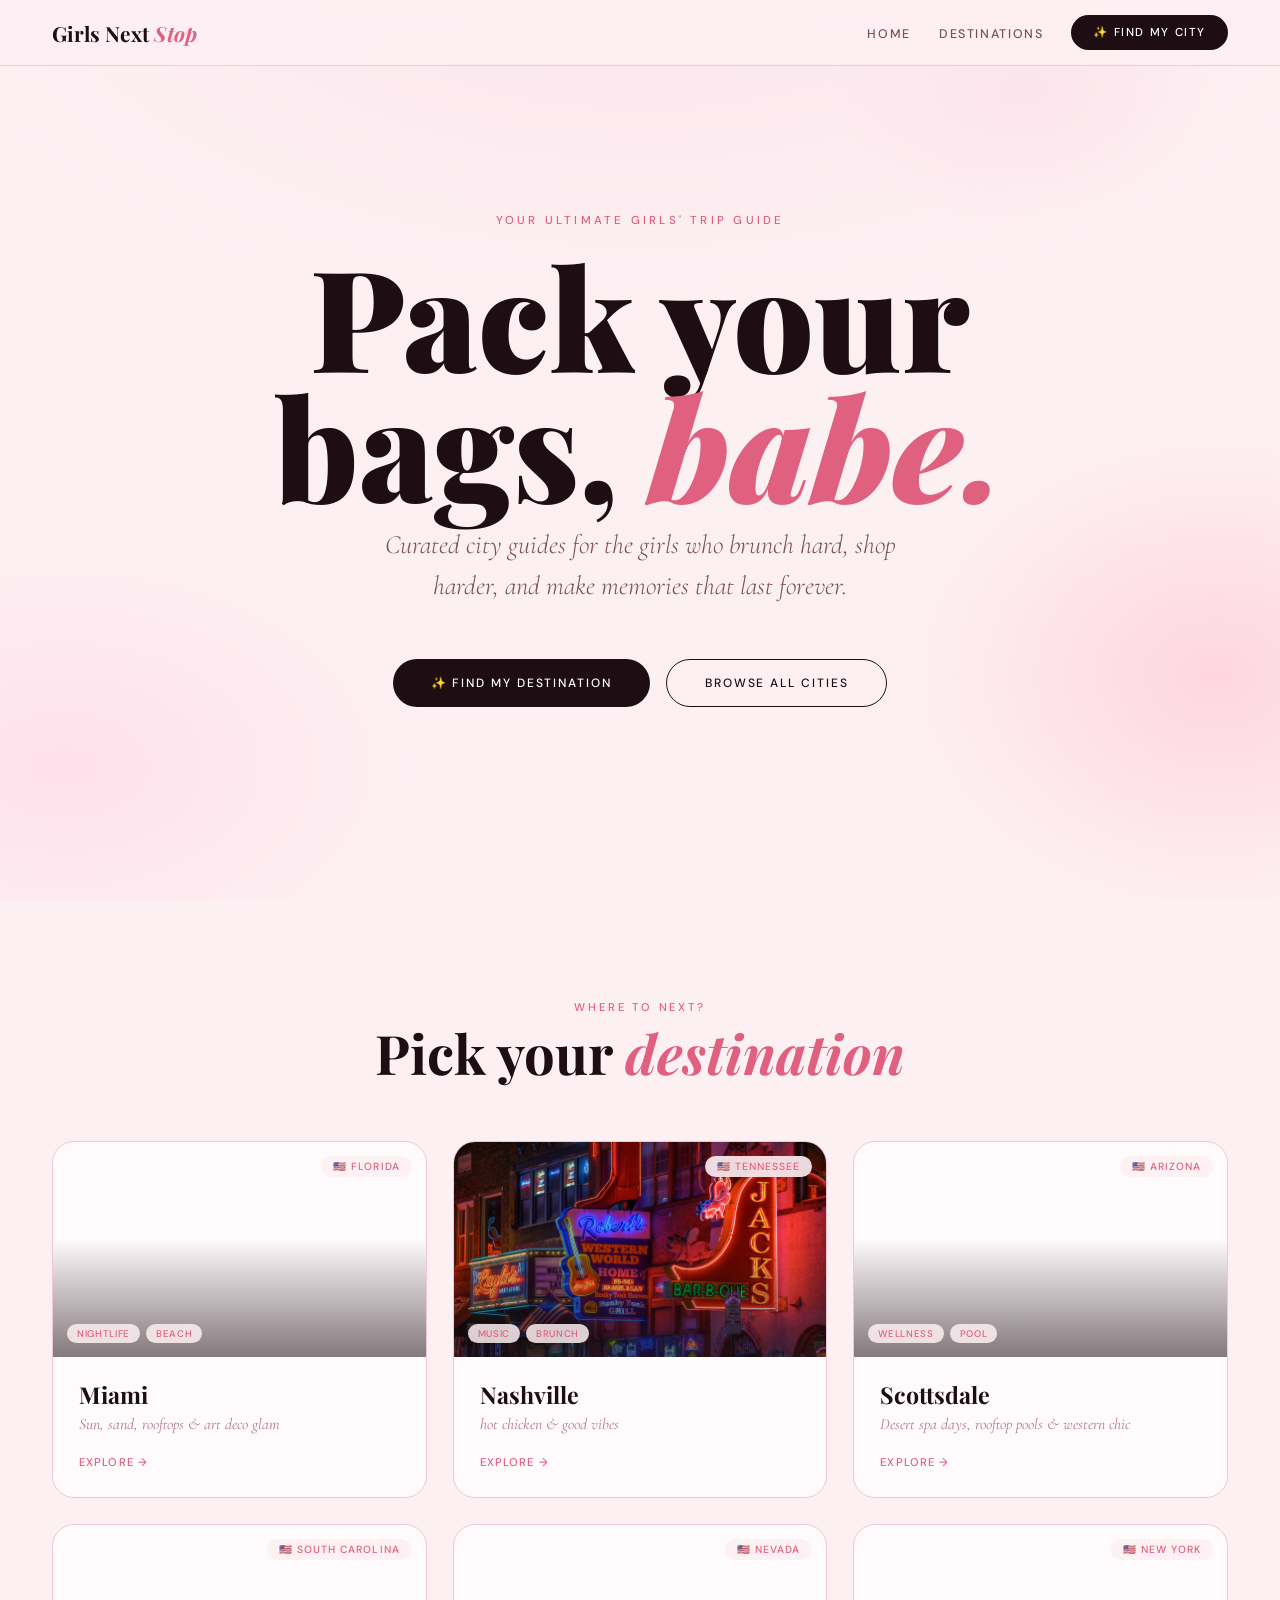
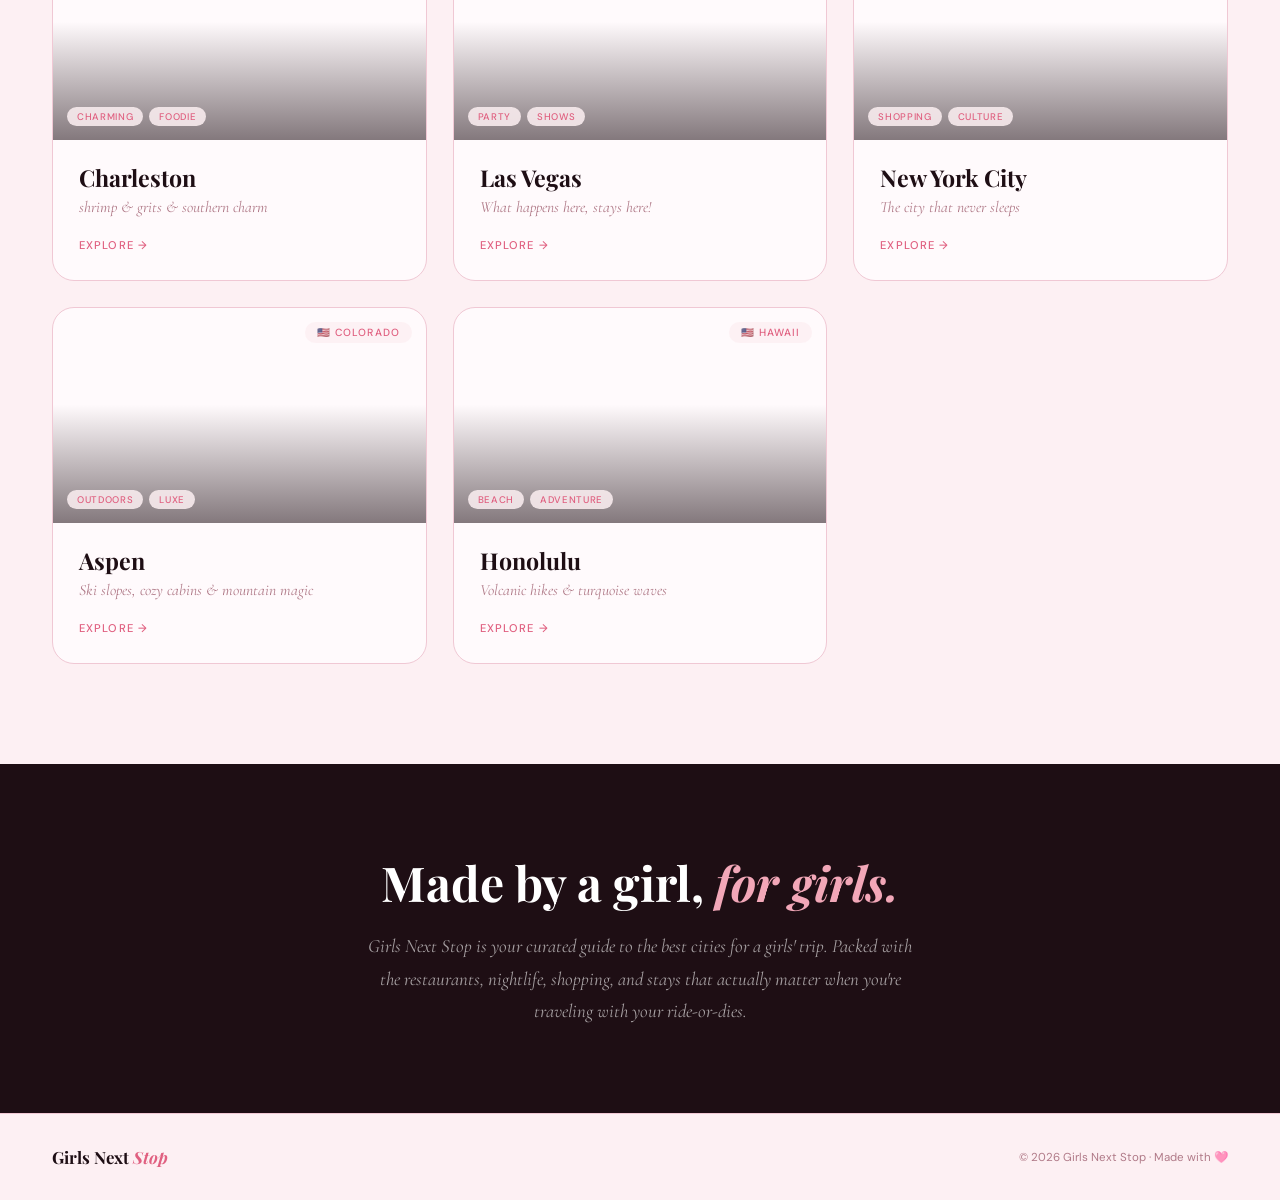
==== index.html @ f1b0493c "Initial commit" ====
<!DOCTYPE html>
<html lang="en">
<head>
  <meta charset="UTF-8" />
  <meta name="viewport" content="width=device-width, initial-scale=1.0" />
  <title>Girls Next Stop</title>
  <link href="https://fonts.googleapis.com/css2?family=Playfair+Display:ital,wght@0,400;0,700;0,900;1,400;1,700&family=DM+Sans:ital,wght@0,300;0,400;0,500;1,300&family=Cormorant+Garamond:ital,wght@0,300;1,300;1,400&display=swap" rel="stylesheet" />
  <link rel="stylesheet" href="css/styles.css" />
</head>
<body>

  <!-- ── NAV ── -->
  <nav>
    <div class="nav-logo" onclick="window.location.href='index.html'">
      Girls Next <span>Stop</span>
    </div>
    <ul class="nav-links">
      <li><a href="index.html">Home</a></li>
      <li><a href="#cities">Destinations</a></li>
      <li><button class="nav-quiz-btn" onclick="openQuiz()">✨ Find My City</button></li>
    </ul>
  </nav>

  <!-- ── HERO ── -->
  <section class="hero">
    <div class="hero-bg"></div>
    <p class="hero-eyebrow">Your ultimate girls' trip guide</p>
    <h1 class="hero-title">Pack your<br>bags, <em>babe.</em></h1>
    <p class="hero-sub">
      Curated city guides for the girls who brunch hard,
      shop harder, and make memories that last forever.
    </p>
    <div class="hero-btns">
      <button class="btn-primary" onclick="openQuiz()">✨ Find My Destination</button>
      <a href="#cities" class="btn-outline">Browse All Cities</a>
    </div>
  </section>

  <!-- ── CITIES GRID ── -->
  <section class="cities-section" id="cities">
    <div class="sec-header">
      <span class="sec-tag">Where to next?</span>
      <h2 class="sec-title">Pick your <em>destination</em></h2>
    </div>

    <div class="cities-grid">

      <!-- Miami -->
      <a class="city-card" href="cities/miami.html">
        <div class="city-img">
          <div class="city-img-inner" style="background-image:url('https://images.unsplash.com/photo-1506966953602-c20cc11f75e3?w=800&q=80')"></div>
          <div class="city-img-overlay"></div>
          <span class="city-flag">🇺🇸 Florida</span>
          <div class="city-vibe"><span>Nightlife</span><span>Beach</span></div>
        </div>
        <div class="city-body">
          <div class="city-name">Miami</div>
          <div class="city-tagline">Sun, sand, rooftops & art deco glam</div>
          <span class="city-arrow">Explore →</span>
        </div>
      </a>

      <!-- Nashville -->
<a class="city-card" href="cities/nashville.html">
  <div class="city-img">
    <div class="city-img-inner" style="background-image:url('images/nashville.jpg')"></div>
    <div class="city-img-overlay"></div>
    <span class="city-flag">🇺🇸 Tennessee</span>
    <div class="city-vibe"><span>Music</span><span>Brunch</span></div>
  </div>
  <div class="city-body">
    <div class="city-name">Nashville</div>
    <div class="city-tagline"> hot chicken & good vibes</div>
    <span class="city-arrow">Explore →</span>
  </div>
</a>

      <!-- Scottsdale -->
      <a class="city-card" href="cities/scottsdale.html">
        <div class="city-img">
          <div class="city-img-inner" style="background-image:url('images/scottsdale.jpeg')"></div>
          <div class="city-img-overlay"></div>
          <span class="city-flag">🇺🇸 Arizona</span>
          <div class="city-vibe"><span>Wellness</span><span>Pool</span></div>
        </div>
        <div class="city-body">
          <div class="city-name">Scottsdale</div>
          <div class="city-tagline">Desert spa days, rooftop pools & western chic</div>
          <span class="city-arrow">Explore →</span>
        </div>
      </a>

      <!-- Charleston -->
      <a class="city-card" href="cities/charleston.html">
        <div class="city-img">
          <div class="city-img-inner" style="background-image:url('images/charleston.jpeg')"></div>
          <div class="city-img-overlay"></div>
          <span class="city-flag">🇺🇸 South Carolina</span>
          <div class="city-vibe"><span>Charming</span><span>Foodie</span></div>
        </div>
        <div class="city-body">
          <div class="city-name">Charleston</div>
          <div class="city-tagline"> shrimp & grits & southern charm</div>
          <span class="city-arrow">Explore →</span>
        </div>
      </a>

      <!-- Las Vegas -->
      <a class="city-card" href="cities/lasvegas.html">
        <div class="city-img">
          <div class="city-img-inner" style="background-image:url('https://images.unsplash.com/photo-1581351721010-8cf859cb14a4?w=800&q=80')"></div>
          <div class="city-img-overlay"></div>
          <span class="city-flag">🇺🇸 Nevada</span>
          <div class="city-vibe"><span>Party</span><span>Shows</span></div>
        </div>
        <div class="city-body">
          <div class="city-name">Las Vegas</div>
          <div class="city-tagline">What happens here, stays here!</div>
          <span class="city-arrow">Explore →</span>
        </div>
      </a>

      <!-- New York City -->
      <a class="city-card" href="cities/nyc.html">
        <div class="city-img">
          <div class="city-img-inner" style="background-image:url('https://images.unsplash.com/photo-1496442226666-8d4d0e62e6e9?w=800&q=80')"></div>
          <div class="city-img-overlay"></div>
          <span class="city-flag">🇺🇸 New York</span>
          <div class="city-vibe"><span>Shopping</span><span>Culture</span></div>
        </div>
        <div class="city-body">
          <div class="city-name">New York City</div>
          <div class="city-tagline">The city that never sleeps</div>
          <span class="city-arrow">Explore →</span>
        </div>
      </a>

      <!-- Aspen -->
      <a class="city-card" href="cities/aspen.html">
        <div class="city-img">
          <div class="city-img-inner" style="background-image:url('https://images.unsplash.com/photo-1551524559-8af4e6624178?w=800&q=80')"></div>
          <div class="city-img-overlay"></div>
          <span class="city-flag">🇺🇸 Colorado</span>
          <div class="city-vibe"><span>Outdoors</span><span>Luxe</span></div>
        </div>
        <div class="city-body">
          <div class="city-name">Aspen</div>
          <div class="city-tagline">Ski slopes, cozy cabins & mountain magic</div>
          <span class="city-arrow">Explore →</span>
        </div>
      </a>

      <!-- Honolulu -->
      <a class="city-card" href="cities/honolulu.html">
        <div class="city-img">
          <div class="city-img-inner" style="background-image:url('https://images.unsplash.com/photo-1507525428034-b723cf961d3e?w=800&q=80')"></div>
          <div class="city-img-overlay"></div>
          <span class="city-flag">🇺🇸 Hawaii</span>
          <div class="city-vibe"><span>Beach</span><span>Adventure</span></div>
        </div>
        <div class="city-body">
          <div class="city-name">Honolulu</div>
          <div class="city-tagline">Volcanic hikes & turquoise waves</div>
          <span class="city-arrow">Explore →</span>
        </div>
      </a>

    </div>
  </section>

  <!-- ── ABOUT STRIP ── -->
  <div class="about-strip" id="about">
    <h2 class="about-title">Made by a girl, <em>for girls.</em></h2>
    <p class="about-text">
      Girls Next Stop is your curated guide to the best cities for a girls' trip.
      Packed with the restaurants, nightlife, shopping, and stays that actually matter
      when you're traveling with your ride-or-dies.
    </p>
  </div>

  <!-- ── FOOTER ── -->
  <footer>
    <div class="foot-logo">Girls Next <span>Stop</span></div>
    <div class="foot-copy">© 2026 Girls Next Stop · Made with 🩷</div>
  </footer>

  <!-- ── QUIZ MODAL ── -->
  <div class="quiz-overlay" id="quizOverlay" onclick="handleOverlayClick(event)">
    <div class="quiz-modal" id="quizModal">
      <div class="quiz-modal-top">
        <button class="quiz-close" onclick="closeQuiz()">✕</button>
        <div class="quiz-icon">✈️</div>
        <div class="quiz-modal-title">Find Your <em>Dream Trip</em></div>
        <div class="quiz-modal-sub">Answer 5 quick questions and we'll match you with the perfect destination.</div>
      </div>
      <div class="quiz-progress-bar">
        <div class="quiz-progress-fill" id="quizProgress" style="width:0%"></div>
      </div>
      <div class="quiz-body" id="quizBody"></div>
      <div class="quiz-result" id="quizResult">
        <div class="result-city-img" id="resultImg"></div>
        <div class="result-match">Your perfect match ✨</div>
        <div class="result-city-name" id="resultName"></div>
        <div class="result-desc" id="resultDesc"></div>
        <div class="result-btns">
          <button class="result-retake" onclick="retakeQuiz()">Retake Quiz</button>
          <button class="result-go" id="resultGoBtn">Explore This City →</button>
        </div>
      </div>
    </div>
  </div>

  <script src="js/quiz.js"></script>

</body>
</html>
---- css/styles.css ----
/* ══════════════════════════════════════════
   GIRLS NEXT STOP — styles.css
   ══════════════════════════════════════════ */

/* ── CSS VARIABLES ── */
:root {
  --pink: #f2a7b8;
  --pink-light: #fce4ec;
  --pink-deep: #e06080;
  --blush: #fdf0f3;
  --rose: #ffd6e0;
  --white: #ffffff;
  --dark: #1e0e14;
  --text-mid: #7a4f5a;
  --text-light: #b07a88;
  --border: #f0c8d4;
  --card-bg: #fffafc;
}

/* ── RESET & BASE ── */
* {
  margin: 0;
  padding: 0;
  box-sizing: border-box;
}

html {
  scroll-behavior: smooth;
}

body {
  font-family: 'DM Sans', sans-serif;
  background: var(--blush);
  color: var(--dark);
  overflow-x: hidden;
}

/* ── SCROLLBAR ── */
::-webkit-scrollbar { width: 6px; }
::-webkit-scrollbar-track { background: var(--pink-light); }
::-webkit-scrollbar-thumb { background: var(--pink-deep); border-radius: 10px; }

/* ══════════════════════════════════════════
   NAV
   ══════════════════════════════════════════ */
nav {
  position: fixed;
  top: 0; left: 0; right: 0;
  z-index: 200;
  background: rgba(253, 240, 243, 0.88);
  backdrop-filter: blur(16px);
  border-bottom: 1px solid var(--border);
  display: flex;
  align-items: center;
  justify-content: space-between;
  padding: 0 52px;
  height: 66px;
}

.nav-logo {
  font-family: 'Playfair Display', serif;
  font-size: 1.3rem;
  font-weight: 700;
  color: var(--dark);
  cursor: pointer;
  letter-spacing: 0.01em;
}

.nav-logo span {
  color: var(--pink-deep);
  font-style: italic;
}

.nav-links {
  display: flex;
  gap: 28px;
  list-style: none;
  align-items: center;
}

.nav-links a {
  text-decoration: none;
  font-size: 0.78rem;
  font-weight: 500;
  letter-spacing: 0.13em;
  text-transform: uppercase;
  color: var(--text-mid);
  transition: color 0.2s;
}

.nav-links a:hover {
  color: var(--pink-deep);
}

.nav-quiz-btn {
  background: var(--dark);
  color: var(--white);
  border: none;
  cursor: pointer;
  font-family: 'DM Sans', sans-serif;
  font-size: 0.72rem;
  font-weight: 500;
  letter-spacing: 0.14em;
  text-transform: uppercase;
  padding: 10px 22px;
  border-radius: 100px;
  transition: background 0.2s, transform 0.2s;
}

.nav-quiz-btn:hover {
  background: var(--pink-deep);
  transform: translateY(-1px);
}

/* ══════════════════════════════════════════
   HERO
   ══════════════════════════════════════════ */
.hero {
  min-height: 100vh;
  display: flex;
  flex-direction: column;
  align-items: center;
  justify-content: center;
  text-align: center;
  padding: 100px 24px 80px;
  position: relative;
  overflow: hidden;
}

.hero-bg {
  position: absolute;
  inset: 0;
  pointer-events: none;
  background:
    radial-gradient(ellipse 90% 70% at 50% -10%, #fce4ec 0%, transparent 65%),
    radial-gradient(ellipse 50% 45% at 5% 85%,  #ffe0eb 0%, transparent 55%),
    radial-gradient(ellipse 45% 50% at 95% 75%, #ffd6e0 0%, transparent 55%),
    radial-gradient(ellipse 30% 30% at 80% 10%, #fce4ec 0%, transparent 50%);
}

.hero-eyebrow {
  font-size: 0.72rem;
  letter-spacing: 0.28em;
  text-transform: uppercase;
  color: var(--pink-deep);
  font-weight: 500;
  margin-bottom: 22px;
  opacity: 0;
  animation: fadeUp 0.9s ease forwards 0.2s;
}

.hero-title {
  font-family: 'Playfair Display', serif;
  font-size: clamp(3.8rem, 11vw, 9rem);
  font-weight: 900;
  line-height: 0.92;
  color: var(--dark);
  margin-bottom: 16px;
  opacity: 0;
  animation: fadeUp 0.9s ease forwards 0.4s;
}

.hero-title em {
  font-style: italic;
  color: var(--pink-deep);
}

.hero-sub {
  font-family: 'Cormorant Garamond', serif;
  font-size: clamp(1.1rem, 2.5vw, 1.65rem);
  font-style: italic;
  font-weight: 300;
  color: var(--text-mid);
  max-width: 540px;
  margin-bottom: 52px;
  line-height: 1.55;
  opacity: 0;
  animation: fadeUp 0.9s ease forwards 0.6s;
}

.hero-btns {
  display: flex;
  gap: 16px;
  justify-content: center;
  flex-wrap: wrap;
  opacity: 0;
  animation: fadeUp 0.9s ease forwards 0.8s;
}

.hero-scroll {
  position: absolute;
  bottom: 36px;
  left: 50%;
  transform: translateX(-50%);
  display: flex;
  flex-direction: column;
  align-items: center;
  gap: 8px;
  opacity: 0;
  animation: fadeUp 0.9s ease forwards 1.1s;
}

.hero-scroll span {
  font-size: 0.65rem;
  letter-spacing: 0.22em;
  text-transform: uppercase;
  color: var(--text-light);
}

.scroll-bar {
  width: 1px;
  height: 44px;
  background: linear-gradient(to bottom, var(--pink-deep), transparent);
  animation: pulse 2s ease-in-out infinite;
}

/* ══════════════════════════════════════════
   BUTTONS
   ══════════════════════════════════════════ */
.btn-primary {
  display: inline-block;
  background: var(--dark);
  color: var(--white);
  text-decoration: none;
  font-family: 'DM Sans', sans-serif;
  font-size: 0.75rem;
  font-weight: 500;
  letter-spacing: 0.16em;
  text-transform: uppercase;
  padding: 16px 38px;
  border-radius: 100px;
  border: none;
  cursor: pointer;
  transition: background 0.2s, transform 0.2s;
}

.btn-primary:hover {
  background: var(--pink-deep);
  transform: translateY(-2px);
}

.btn-outline {
  display: inline-block;
  background: transparent;
  color: var(--dark);
  text-decoration: none;
  font-family: 'DM Sans', sans-serif;
  font-size: 0.75rem;
  font-weight: 500;
  letter-spacing: 0.16em;
  text-transform: uppercase;
  padding: 15px 38px;
  border-radius: 100px;
  border: 1.5px solid var(--dark);
  cursor: pointer;
  transition: all 0.2s;
}

.btn-outline:hover {
  background: var(--dark);
  color: var(--white);
  transform: translateY(-2px);
}

/* ══════════════════════════════════════════
   SECTION HEADERS
   ══════════════════════════════════════════ */
.sec-tag {
  font-size: 0.7rem;
  letter-spacing: 0.25em;
  text-transform: uppercase;
  color: var(--pink-deep);
  font-weight: 500;
  display: block;
  margin-bottom: 10px;
}

.sec-title {
  font-family: 'Playfair Display', serif;
  font-size: clamp(2rem, 5vw, 3.4rem);
  font-weight: 700;
  color: var(--dark);
  line-height: 1.05;
}

.sec-title em {
  font-style: italic;
  color: var(--pink-deep);
}

.sec-header {
  text-align: center;
  margin-bottom: 60px;
}

/* ══════════════════════════════════════════
   CITIES GRID
   ══════════════════════════════════════════ */
.cities-section {
  padding: 100px 52px;
  max-width: 1380px;
  margin: 0 auto;
}

.cities-grid {
  display: grid;
  grid-template-columns: repeat(auto-fill, minmax(310px, 1fr));
  gap: 26px;
}

.city-card {
  background: var(--card-bg);
  border-radius: 22px;
  overflow: hidden;
  border: 1px solid var(--border);
  transition: transform 0.35s ease, box-shadow 0.35s ease;
  cursor: pointer;
  display: block;
  text-decoration: none;
  color: inherit;
}

.city-card:hover {
  transform: translateY(-7px);
  box-shadow: 0 28px 65px rgba(224, 96, 128, 0.16);
}

.city-img {
  height: 215px;
  position: relative;
  overflow: hidden;
}

.city-img-inner {
  width: 100%;
  height: 100%;
  background-size: cover;
  background-position: center;
  transition: transform 0.55s ease;
}

.city-card:hover .city-img-inner {
  transform: scale(1.07);
}

.city-img-overlay {
  position: absolute;
  inset: 0;
  background: linear-gradient(to top, rgba(30, 14, 20, 0.55) 0%, transparent 55%);
}

.city-flag {
  position: absolute;
  top: 14px;
  right: 14px;
  background: rgba(253, 240, 243, 0.9);
  backdrop-filter: blur(8px);
  border-radius: 100px;
  padding: 4px 12px;
  font-size: 0.65rem;
  font-weight: 500;
  letter-spacing: 0.1em;
  text-transform: uppercase;
  color: var(--pink-deep);
}

.city-vibe {
  position: absolute;
  bottom: 14px;
  left: 14px;
  display: flex;
  gap: 6px;
  flex-wrap: wrap;
}

.city-vibe span {
  background: rgba(253, 240, 243, 0.85);
  backdrop-filter: blur(6px);
  color: var(--pink-deep);
  font-size: 0.6rem;
  font-weight: 500;
  letter-spacing: 0.07em;
  text-transform: uppercase;
  padding: 3px 10px;
  border-radius: 100px;
}

.city-body {
  padding: 22px 26px 26px;
}

.city-name {
  font-family: 'Playfair Display', serif;
  font-size: 1.45rem;
  font-weight: 700;
  color: var(--dark);
  margin-bottom: 5px;
}

.city-tagline {
  font-family: 'Cormorant Garamond', serif;
  font-size: 0.98rem;
  font-style: italic;
  color: var(--text-light);
  margin-bottom: 16px;
}

.city-arrow {
  display: inline-flex;
  align-items: center;
  gap: 6px;
  font-size: 0.7rem;
  font-weight: 500;
  letter-spacing: 0.1em;
  text-transform: uppercase;
  color: var(--pink-deep);
}

/* ══════════════════════════════════════════
   ABOUT STRIP
   ══════════════════════════════════════════ */
.about-strip {
  background: var(--dark);
  color: var(--white);
  padding: 86px 52px;
  text-align: center;
}

.about-title {
  font-family: 'Playfair Display', serif;
  font-size: clamp(1.8rem, 4.5vw, 3rem);
  font-weight: 700;
  margin-bottom: 16px;
}

.about-title em {
  font-style: italic;
  color: var(--pink);
}

.about-text {
  font-family: 'Cormorant Garamond', serif;
  font-size: 1.18rem;
  font-style: italic;
  color: rgba(255, 255, 255, 0.6);
  max-width: 560px;
  margin: 0 auto;
  line-height: 1.72;
}

/* ══════════════════════════════════════════
   FOOTER
   ══════════════════════════════════════════ */
footer {
  background: var(--blush);
  border-top: 1px solid var(--border);
  padding: 32px 52px;
  display: flex;
  align-items: center;
  justify-content: space-between;
}

.foot-logo {
  font-family: 'Playfair Display', serif;
  font-size: 1.05rem;
  font-weight: 700;
  color: var(--dark);
}

.foot-logo span {
  color: var(--pink-deep);
  font-style: italic;
}

.foot-copy {
  font-size: 0.72rem;
  color: var(--text-light);
}

/* ══════════════════════════════════════════
   QUIZ MODAL
   ══════════════════════════════════════════ */
.quiz-overlay {
  position: fixed;
  inset: 0;
  z-index: 1000;
  background: rgba(30, 14, 20, 0.6);
  backdrop-filter: blur(8px);
  display: flex;
  align-items: center;
  justify-content: center;
  padding: 20px;
  opacity: 0;
  pointer-events: none;
  transition: opacity 0.3s ease;
}

.quiz-overlay.open {
  opacity: 1;
  pointer-events: all;
}

.quiz-modal {
  background: var(--white);
  border-radius: 28px;
  max-width: 620px;
  width: 100%;
  max-height: 90vh;
  overflow-y: auto;
  position: relative;
  box-shadow: 0 40px 100px rgba(30, 14, 20, 0.25);
  transform: translateY(30px) scale(0.96);
  transition: transform 0.3s ease;
}

.quiz-overlay.open .quiz-modal {
  transform: translateY(0) scale(1);
}

.quiz-modal-top {
  padding: 36px 40px 0;
  background: linear-gradient(135deg, #fce4ec 0%, #fff0f4 100%);
  border-radius: 28px 28px 0 0;
  text-align: center;
}

.quiz-close {
  position: absolute;
  top: 20px;
  right: 22px;
  background: none;
  border: none;
  cursor: pointer;
  font-size: 1.4rem;
  color: var(--text-mid);
  transition: color 0.2s;
}

.quiz-close:hover {
  color: var(--pink-deep);
}

.quiz-icon {
  font-size: 2.8rem;
  margin-bottom: 10px;
}

.quiz-modal-title {
  font-family: 'Playfair Display', serif;
  font-size: 1.75rem;
  font-weight: 700;
  color: var(--dark);
  margin-bottom: 6px;
}

.quiz-modal-title em {
  font-style: italic;
  color: var(--pink-deep);
}

.quiz-modal-sub {
  font-family: 'Cormorant Garamond', serif;
  font-size: 1rem;
  font-style: italic;
  color: var(--text-mid);
  padding-bottom: 28px;
}

.quiz-progress-bar {
  height: 3px;
  background: var(--pink-light);
}

.quiz-progress-fill {
  height: 100%;
  background: var(--pink-deep);
  border-radius: 2px;
  transition: width 0.4s ease;
}

.quiz-body {
  padding: 32px 40px 36px;
}

.quiz-q-label {
  font-size: 0.68rem;
  letter-spacing: 0.2em;
  text-transform: uppercase;
  color: var(--text-light);
  font-weight: 500;
  margin-bottom: 10px;
}

.quiz-question {
  font-family: 'Playfair Display', serif;
  font-size: 1.25rem;
  font-weight: 700;
  color: var(--dark);
  margin-bottom: 24px;
  line-height: 1.3;
}

.quiz-options {
  display: flex;
  flex-direction: column;
  gap: 12px;
}

.quiz-option {
  display: flex;
  align-items: center;
  gap: 14px;
  padding: 14px 18px;
  border: 1.5px solid var(--border);
  border-radius: 14px;
  cursor: pointer;
  transition: all 0.2s;
  background: var(--card-bg);
}

.quiz-option:hover {
  border-color: var(--pink-deep);
  background: var(--pink-light);
}

.quiz-option.selected {
  border-color: var(--pink-deep);
  background: var(--pink-light);
}

.quiz-option-emoji {
  font-size: 1.4rem;
  flex-shrink: 0;
}

.quiz-option-text {
  font-size: 0.88rem;
  color: var(--dark);
  font-weight: 400;
  line-height: 1.35;
}

.quiz-nav {
  display: flex;
  justify-content: space-between;
  align-items: center;
  margin-top: 28px;
}

.quiz-back-btn {
  background: none;
  border: 1.5px solid var(--border);
  border-radius: 100px;
  padding: 10px 22px;
  font-family: 'DM Sans', sans-serif;
  font-size: 0.75rem;
  font-weight: 500;
  letter-spacing: 0.1em;
  text-transform: uppercase;
  color: var(--text-mid);
  cursor: pointer;
  transition: all 0.2s;
}

.quiz-back-btn:hover {
  border-color: var(--dark);
  color: var(--dark);
}

.quiz-next-btn {
  background: var(--dark);
  color: var(--white);
  border: none;
  border-radius: 100px;
  padding: 12px 30px;
  font-family: 'DM Sans', sans-serif;
  font-size: 0.75rem;
  font-weight: 500;
  letter-spacing: 0.1em;
  text-transform: uppercase;
  cursor: pointer;
  transition: background 0.2s, transform 0.2s;
  opacity: 0.4;
  pointer-events: none;
}

.quiz-next-btn.ready {
  opacity: 1;
  pointer-events: all;
}

.quiz-next-btn.ready:hover {
  background: var(--pink-deep);
  transform: translateY(-1px);
}

/* ── QUIZ RESULT ── */
.quiz-result {
  padding: 0 40px 40px;
  text-align: center;
  display: none;
}

.result-city-img {
  height: 200px;
  border-radius: 18px;
  background-size: cover;
  background-position: center;
  margin-bottom: 24px;
  position: relative;
  overflow: hidden;
}

.result-city-img::after {
  content: '';
  position: absolute;
  inset: 0;
  background: linear-gradient(to top, rgba(30, 14, 20, 0.5) 0%, transparent 60%);
}

.result-match {
  font-size: 0.7rem;
  letter-spacing: 0.22em;
  text-transform: uppercase;
  color: var(--pink-deep);
  font-weight: 500;
  margin-bottom: 8px;
}

.result-city-name {
  font-family: 'Playfair Display', serif;
  font-size: 2.2rem;
  font-weight: 900;
  color: var(--dark);
  margin-bottom: 8px;
}

.result-city-name em {
  font-style: italic;
  color: var(--pink-deep);
}

.result-desc {
  font-family: 'Cormorant Garamond', serif;
  font-size: 1.05rem;
  font-style: italic;
  color: var(--text-mid);
  margin-bottom: 28px;
  line-height: 1.6;
}

.result-btns {
  display: flex;
  gap: 12px;
  justify-content: center;
  flex-wrap: wrap;
}

.result-retake {
  background: none;
  border: 1.5px solid var(--border);
  border-radius: 100px;
  padding: 11px 24px;
  font-family: 'DM Sans', sans-serif;
  font-size: 0.72rem;
  font-weight: 500;
  letter-spacing: 0.1em;
  text-transform: uppercase;
  color: var(--text-mid);
  cursor: pointer;
  transition: all 0.2s;
}

.result-retake:hover {
  border-color: var(--dark);
  color: var(--dark);
}

.result-go {
  background: var(--dark);
  color: var(--white);
  border: none;
  border-radius: 100px;
  padding: 12px 28px;
  font-family: 'DM Sans', sans-serif;
  font-size: 0.72rem;
  font-weight: 500;
  letter-spacing: 0.1em;
  text-transform: uppercase;
  cursor: pointer;
  transition: background 0.2s;
}

.result-go:hover {
  background: var(--pink-deep);
}

/* ══════════════════════════════════════════
   CITY DETAIL PAGES
   (used by all files in /cities/)
   ══════════════════════════════════════════ */
.city-hero-wrap {
  height: 62vh;
  min-height: 420px;
  position: relative;
  background-size: cover;
  background-position: center;
  display: flex;
  align-items: flex-end;
  padding: 52px;
  margin-top: 66px;
}

.city-hero-grad {
  position: absolute;
  inset: 0;
  background: linear-gradient(
    to top,
    rgba(30, 14, 20, 0.78) 0%,
    rgba(30, 14, 20, 0.08) 55%,
    transparent 100%
  );
}

.city-hero-txt {
  position: relative;
  z-index: 1;
}

.city-hero-country {
  font-size: 0.68rem;
  letter-spacing: 0.24em;
  text-transform: uppercase;
  color: var(--pink);
  font-weight: 500;
  margin-bottom: 8px;
}

.city-hero-name {
  font-family: 'Playfair Display', serif;
  font-size: clamp(2.8rem, 8vw, 6.5rem);
  font-weight: 900;
  color: var(--white);
  line-height: 0.95;
  margin-bottom: 14px;
}

.city-hero-tagline {
  font-family: 'Cormorant Garamond', serif;
  font-size: 1.2rem;
  font-style: italic;
  color: rgba(255, 255, 255, 0.75);
  max-width: 480px;
}

.city-back-bar {
  display: flex;
  align-items: center;
  padding: 20px 52px;
  border-bottom: 1px solid var(--border);
  background: var(--white);
}

.city-back-btn {
  display: inline-flex;
  align-items: center;
  gap: 8px;
  font-size: 0.72rem;
  font-weight: 500;
  letter-spacing: 0.12em;
  text-transform: uppercase;
  color: var(--text-mid);
  cursor: pointer;
  background: none;
  border: none;
  font-family: 'DM Sans', sans-serif;
  transition: color 0.2s;
}

.city-back-btn:hover {
  color: var(--pink-deep);
}

.city-content {
  max-width: 1100px;
  margin: 0 auto;
  padding: 56px 52px 100px;
}

.city-tabs {
  display: flex;
  gap: 8px;
  flex-wrap: wrap;
  margin-bottom: 48px;
  padding-bottom: 22px;
  border-bottom: 1px solid var(--border);
}

.tab-btn {
  background: none;
  border: 1.5px solid var(--border);
  border-radius: 100px;
  padding: 9px 20px;
  font-family: 'DM Sans', sans-serif;
  font-size: 0.72rem;
  font-weight: 500;
  letter-spacing: 0.1em;
  text-transform: uppercase;
  color: var(--text-mid);
  cursor: pointer;
  transition: all 0.22s;
}

.tab-btn:hover,
.tab-btn.active {
  background: var(--dark);
  border-color: var(--dark);
  color: var(--white);
}

.tab-panel {
  display: none;
}

.tab-panel.active {
  display: block;
  animation: fadeUp 0.4s ease;
}

.panel-title {
  font-family: 'Playfair Display', serif;
  font-size: 2rem;
  font-weight: 700;
  color: var(--dark);
  margin-bottom: 30px;
}

.panel-title em {
  font-style: italic;
  color: var(--pink-deep);
}

/* ── PICK CARDS ── */
.picks-grid {
  display: grid;
  grid-template-columns: repeat(auto-fill, minmax(275px, 1fr));
  gap: 18px;
}

.pick {
  background: var(--white);
  border-radius: 18px;
  padding: 22px;
  border: 1px solid var(--border);
  transition: box-shadow 0.22s;
}

.pick:hover {
  box-shadow: 0 14px 42px rgba(224, 96, 128, 0.12);
}

.pick-emoji {
  font-size: 1.7rem;
  margin-bottom: 10px;
}

.pick-name {
  font-family: 'Playfair Display', serif;
  font-size: 1.1rem;
  font-weight: 700;
  color: var(--dark);
  margin-bottom: 5px;
}

.pick-desc {
  font-size: 0.82rem;
  line-height: 1.62;
  color: var(--text-mid);
  margin-bottom: 14px;
}

.pick-foot {
  display: flex;
  align-items: center;
  justify-content: space-between;
}

.pick-price {
  font-size: 0.68rem;
  font-weight: 500;
  letter-spacing: 0.07em;
  text-transform: uppercase;
  color: var(--text-light);
}

.pick-badge {
  background: var(--pink-light);
  color: var(--pink-deep);
  font-size: 0.62rem;
  font-weight: 500;
  letter-spacing: 0.07em;
  text-transform: uppercase;
  padding: 4px 10px;
  border-radius: 100px;
}

/* ══════════════════════════════════════════
   ANIMATIONS
   ══════════════════════════════════════════ */
@keyframes fadeUp {
  from { opacity: 0; transform: translateY(22px); }
  to   { opacity: 1; transform: translateY(0); }
}

@keyframes pulse {
  0%, 100% { opacity: 0.4; }
  50%       { opacity: 1; }
}

/* ══════════════════════════════════════════
   RESPONSIVE
   ══════════════════════════════════════════ */
@media (max-width: 768px) {
  nav { padding: 0 22px; }

  .cities-section { padding: 70px 22px; }

  .city-back-bar { padding: 16px 22px; }
  .city-content  { padding: 40px 22px 80px; }
  .city-hero-wrap { padding: 28px; }

  .quiz-body      { padding: 24px 24px 28px; }
  .quiz-modal-top { padding: 28px 24px 0; }
  .quiz-result    { padding: 0 24px 32px; }

  footer {
    flex-direction: column;
    gap: 8px;
    text-align: center;
  }
}
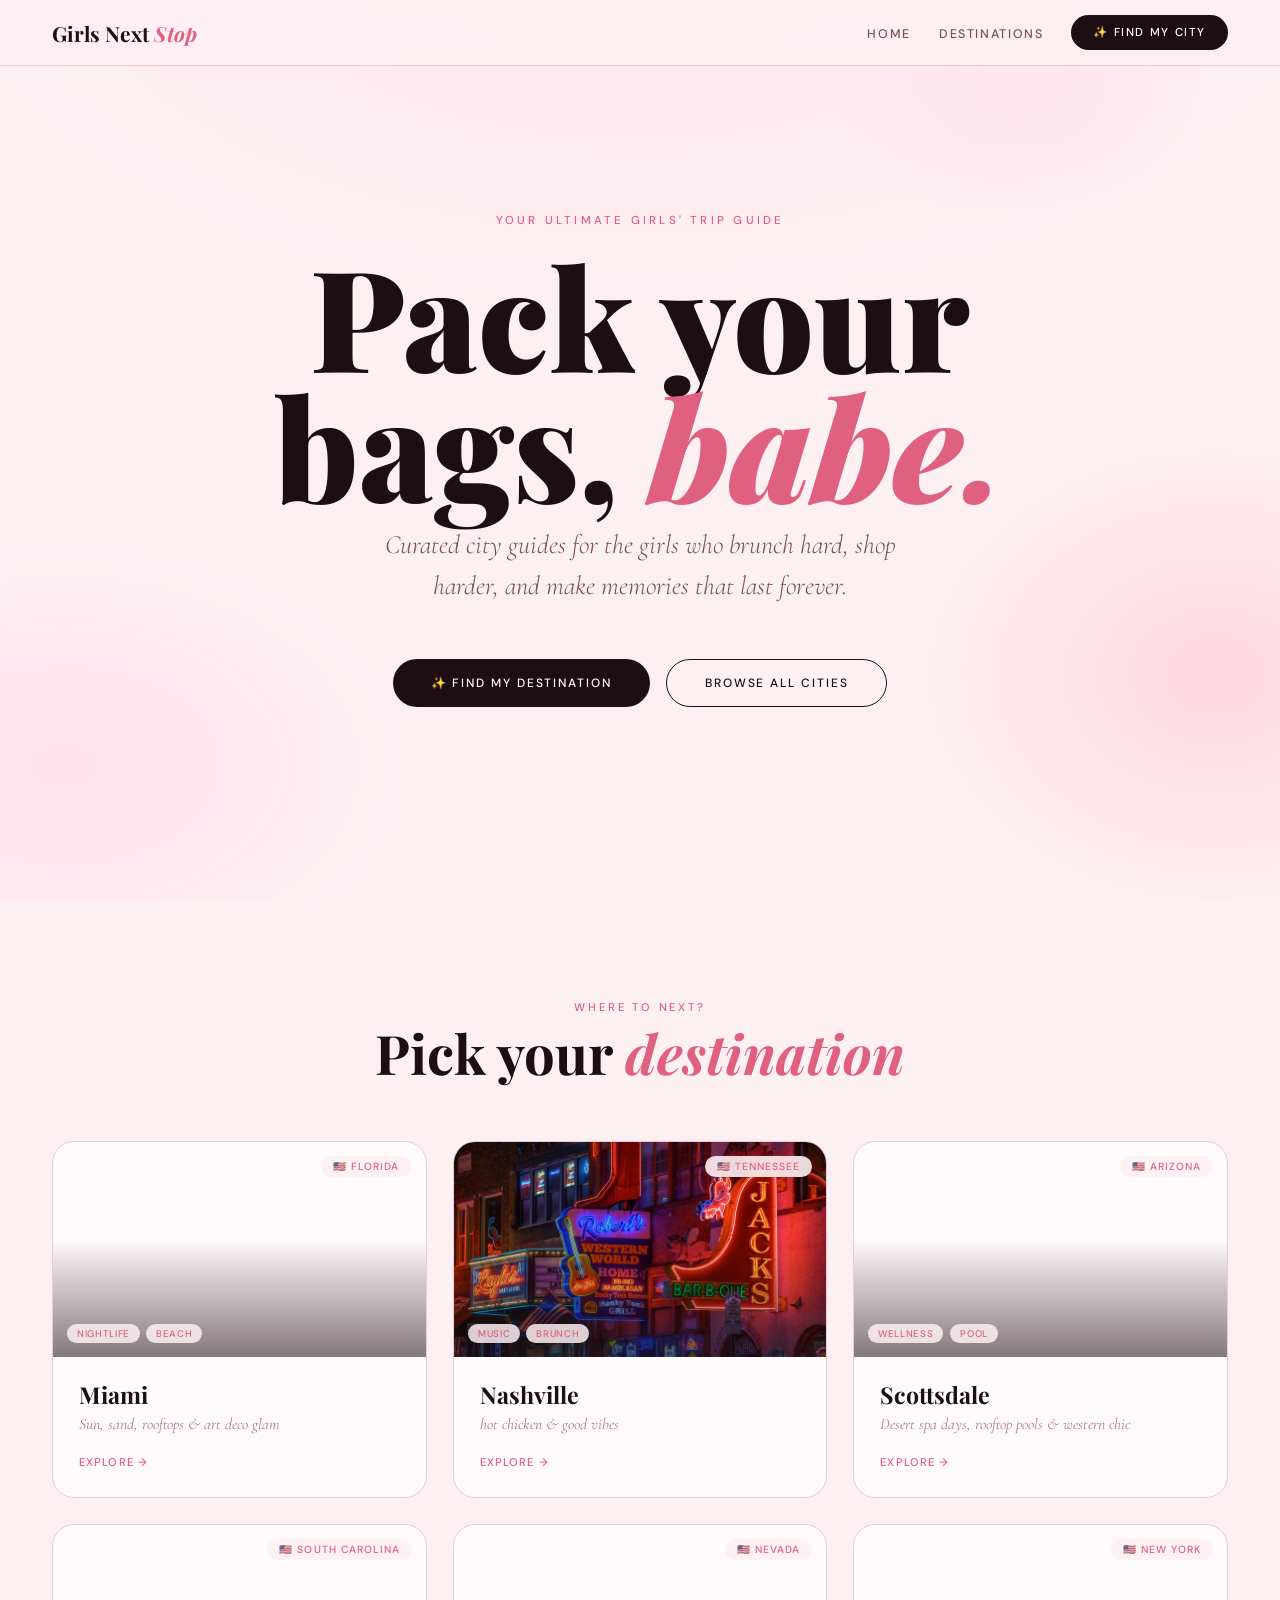
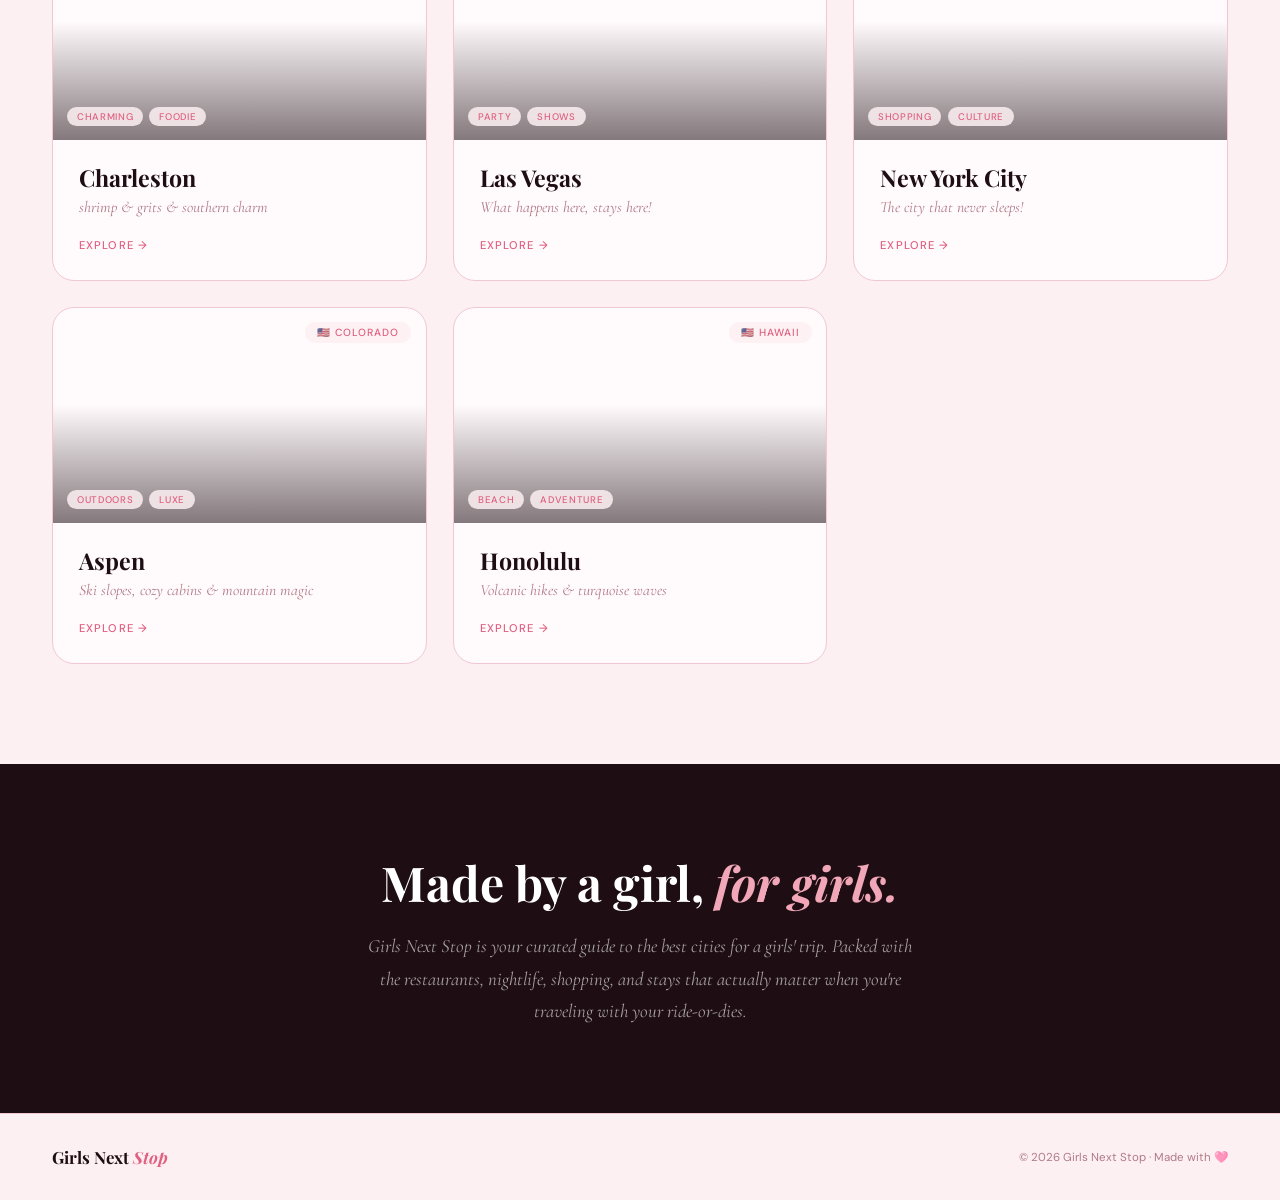
==== commit d528552c: "Commit" ====
--- a/index.html
+++ b/index.html
@@ -130,7 +130,7 @@
         </div>
         <div class="city-body">
           <div class="city-name">New York City</div>
-          <div class="city-tagline">The city that never sleeps</div>
+          <div class="city-tagline">The city that never sleeps!</div>
           <span class="city-arrow">Explore →</span>
         </div>
       </a>
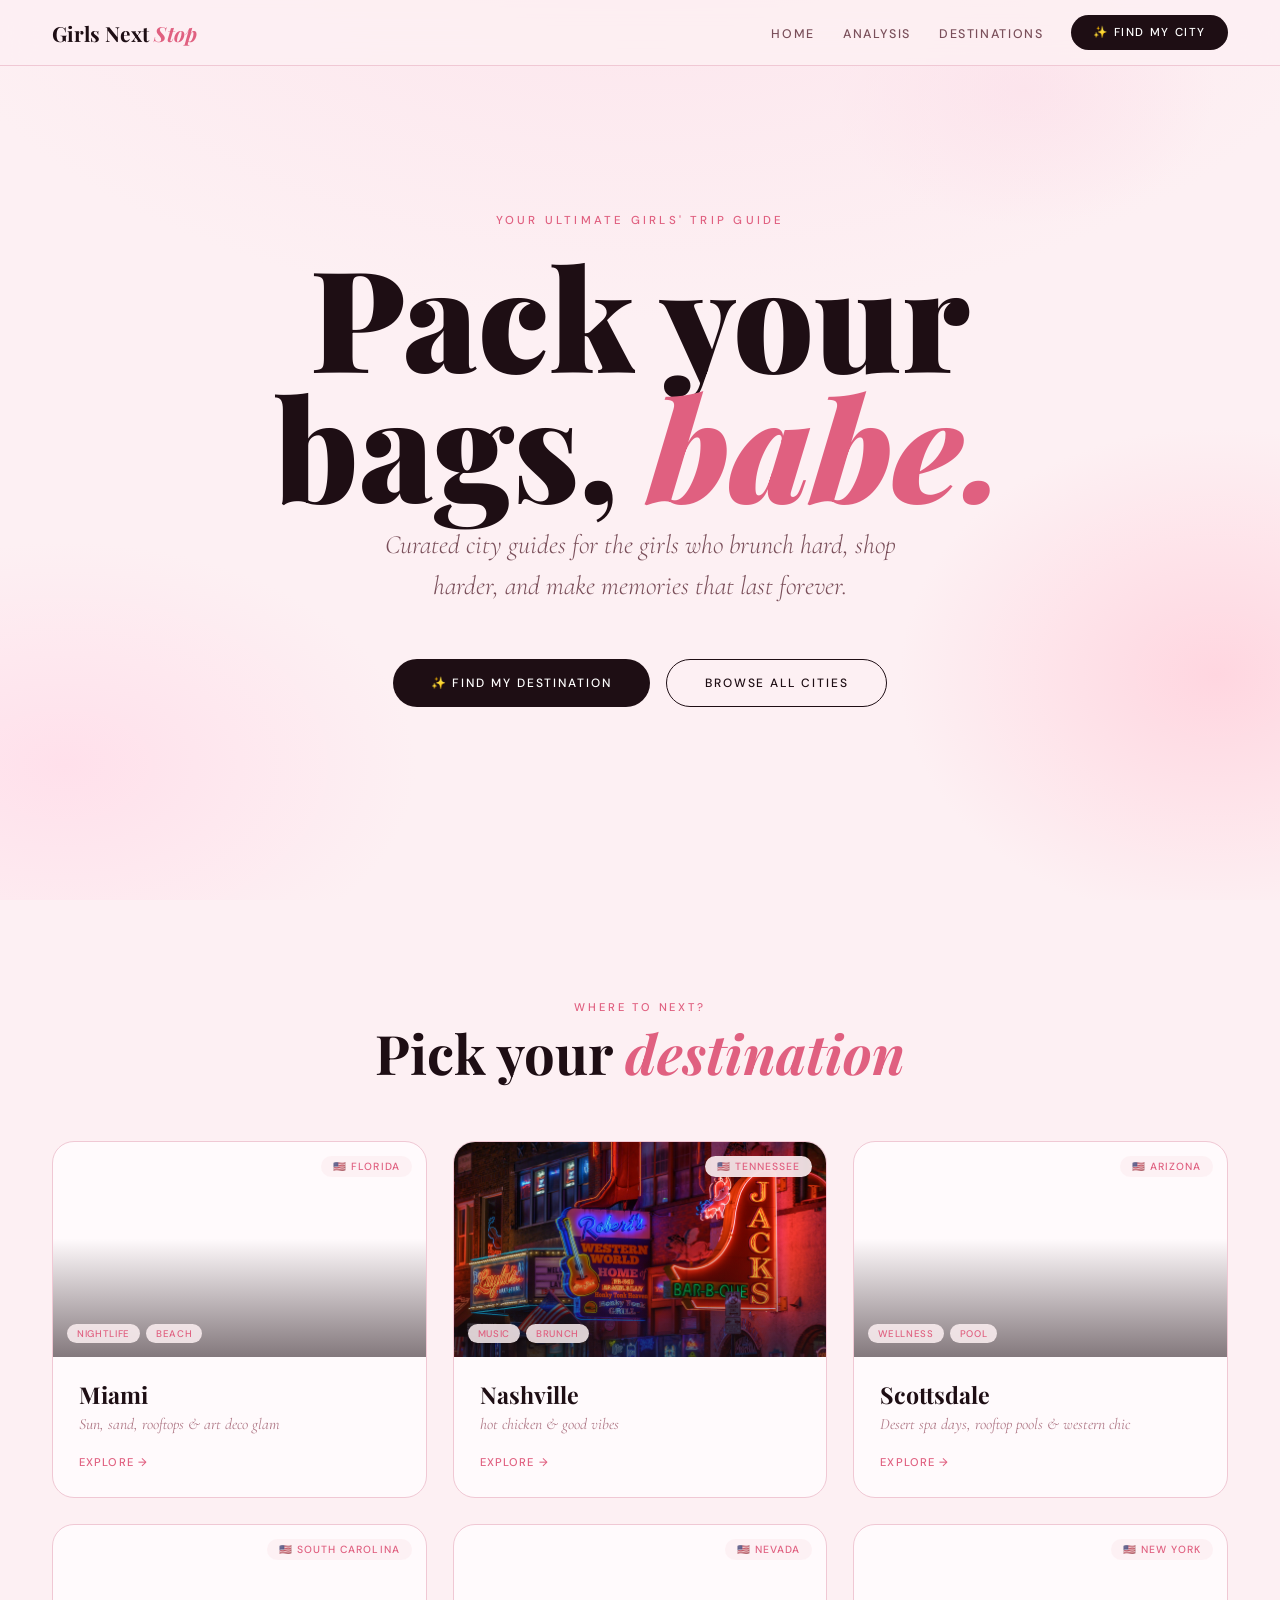
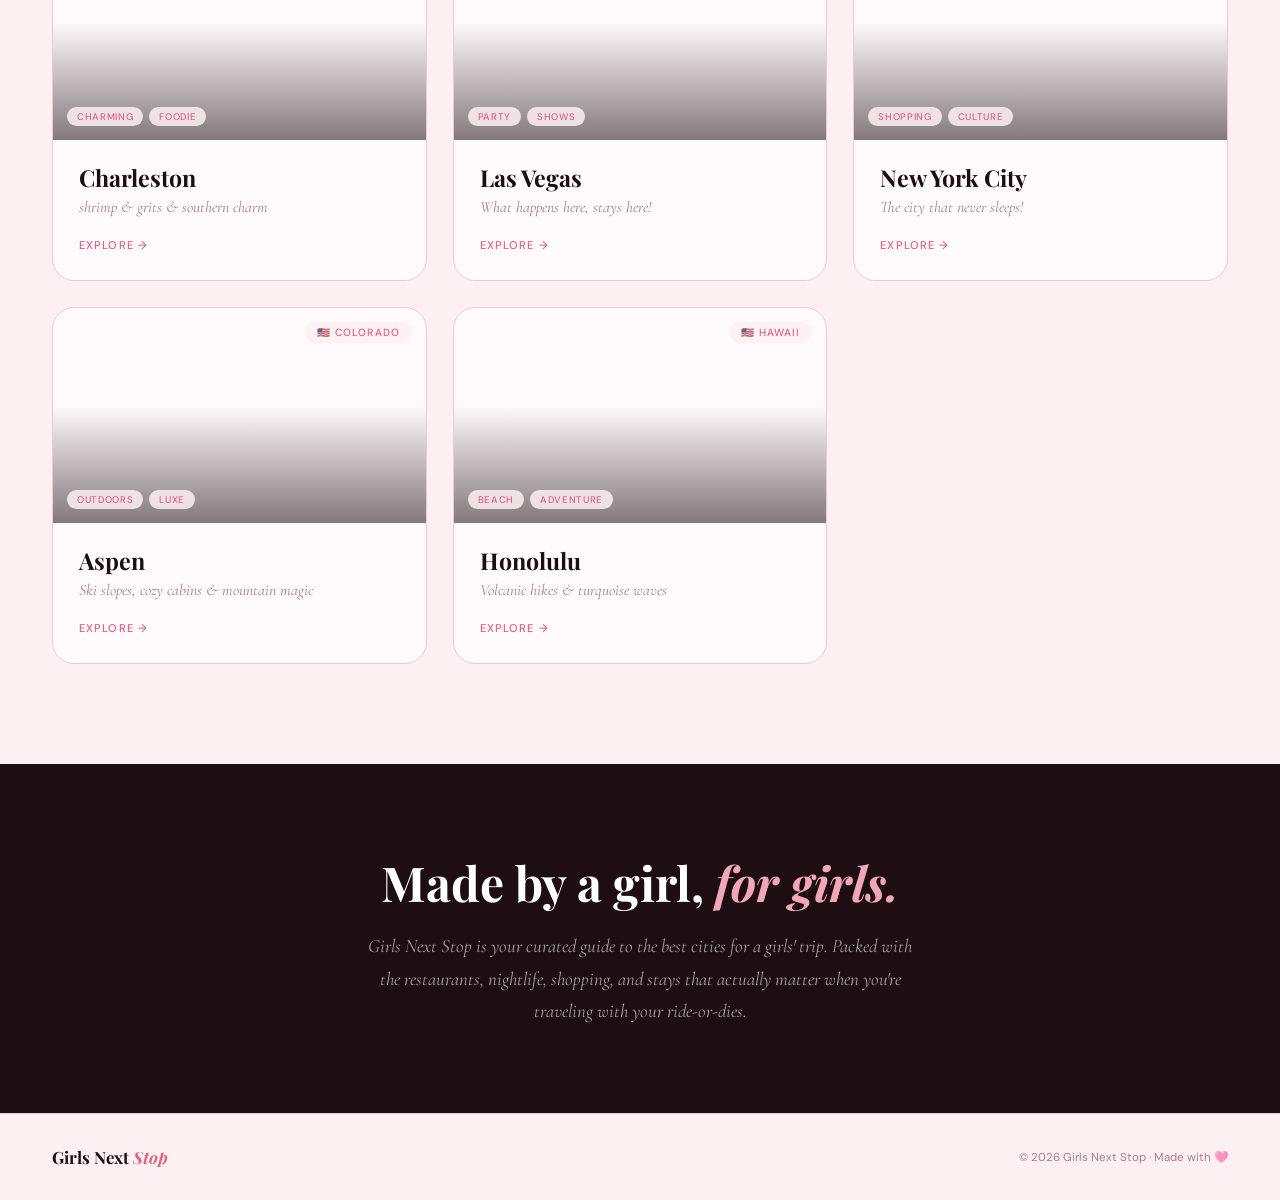
==== commit 451bf571: "Analysis Navigation changing the analysis navigation" ====
--- a/index.html
+++ b/index.html
@@ -11,15 +11,21 @@
 
   <!-- ── NAV ── -->
   <nav>
-    <div class="nav-logo" onclick="window.location.href='index.html'">
-      Girls Next <span>Stop</span>
-    </div>
-    <ul class="nav-links">
-      <li><a href="index.html">Home</a></li>
-      <li><a href="#cities">Destinations</a></li>
-      <li><button class="nav-quiz-btn" onclick="openQuiz()">✨ Find My City</button></li>
-    </ul>
-  </nav>
+  <div class="nav-logo" onclick="window.location.href='index.html'">
+    Girls Next <span>Stop</span>
+  </div>
+
+  <ul class="nav-links">
+    <li><a href="index.html">Home</a></li>
+    <li><a href="analysis.html">Analysis</a></li>
+    <li><a href="#cities">Destinations</a></li>
+    <li>
+      <button class="nav-quiz-btn" onclick="openQuiz()">
+        ✨ Find My City
+      </button>
+    </li>
+  </ul>
+</nav>
 
   <!-- ── HERO ── -->
   <section class="hero">
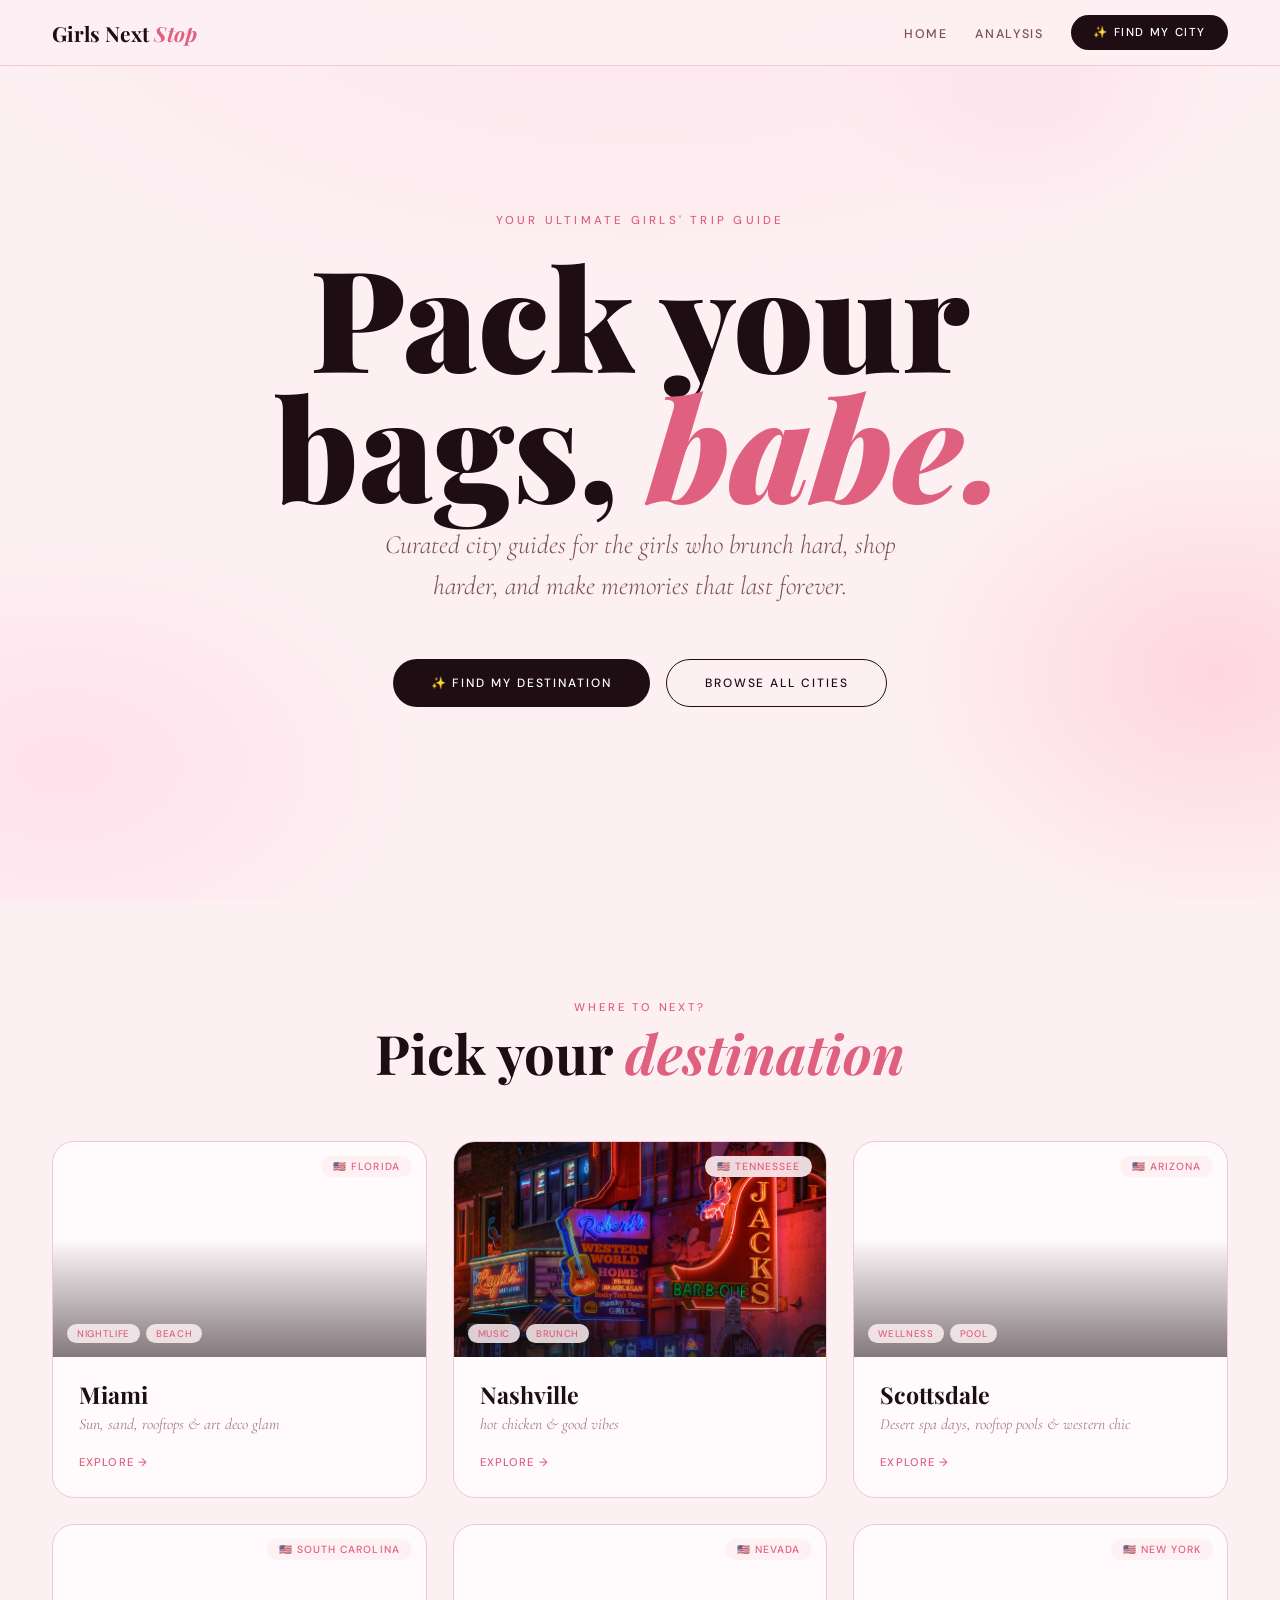
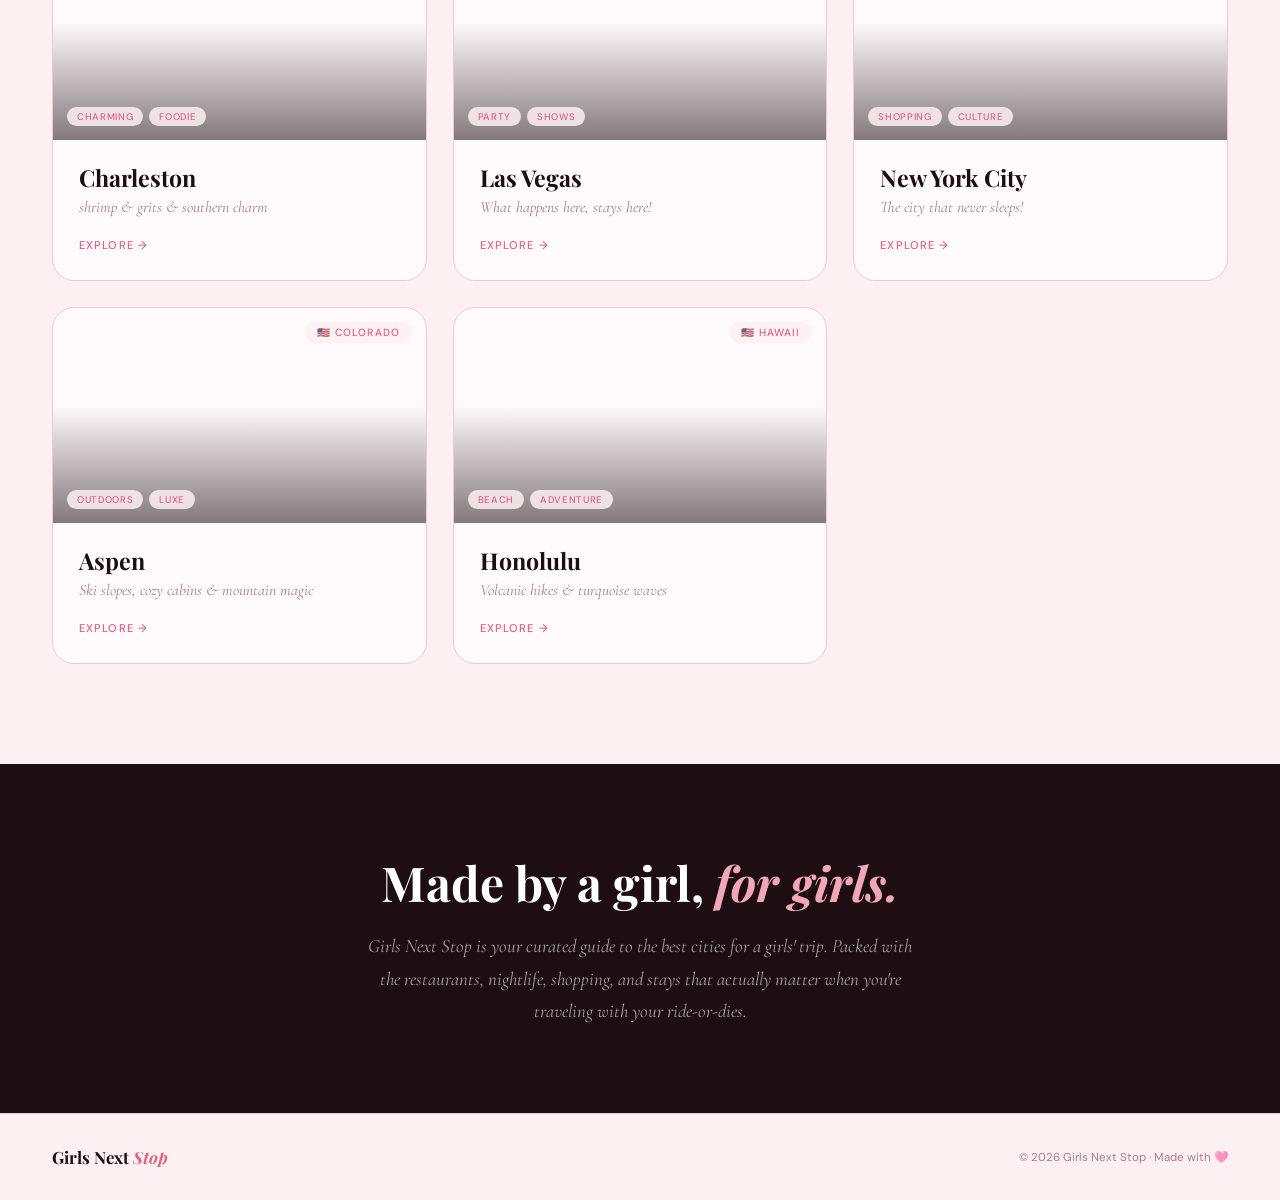
==== commit 970b8509: "Destinations deleting an extra Tab labeled "Destinations"" ====
--- a/index.html
+++ b/index.html
@@ -18,7 +18,6 @@
   <ul class="nav-links">
     <li><a href="index.html">Home</a></li>
     <li><a href="analysis.html">Analysis</a></li>
-    <li><a href="#cities">Destinations</a></li>
     <li>
       <button class="nav-quiz-btn" onclick="openQuiz()">
         ✨ Find My City
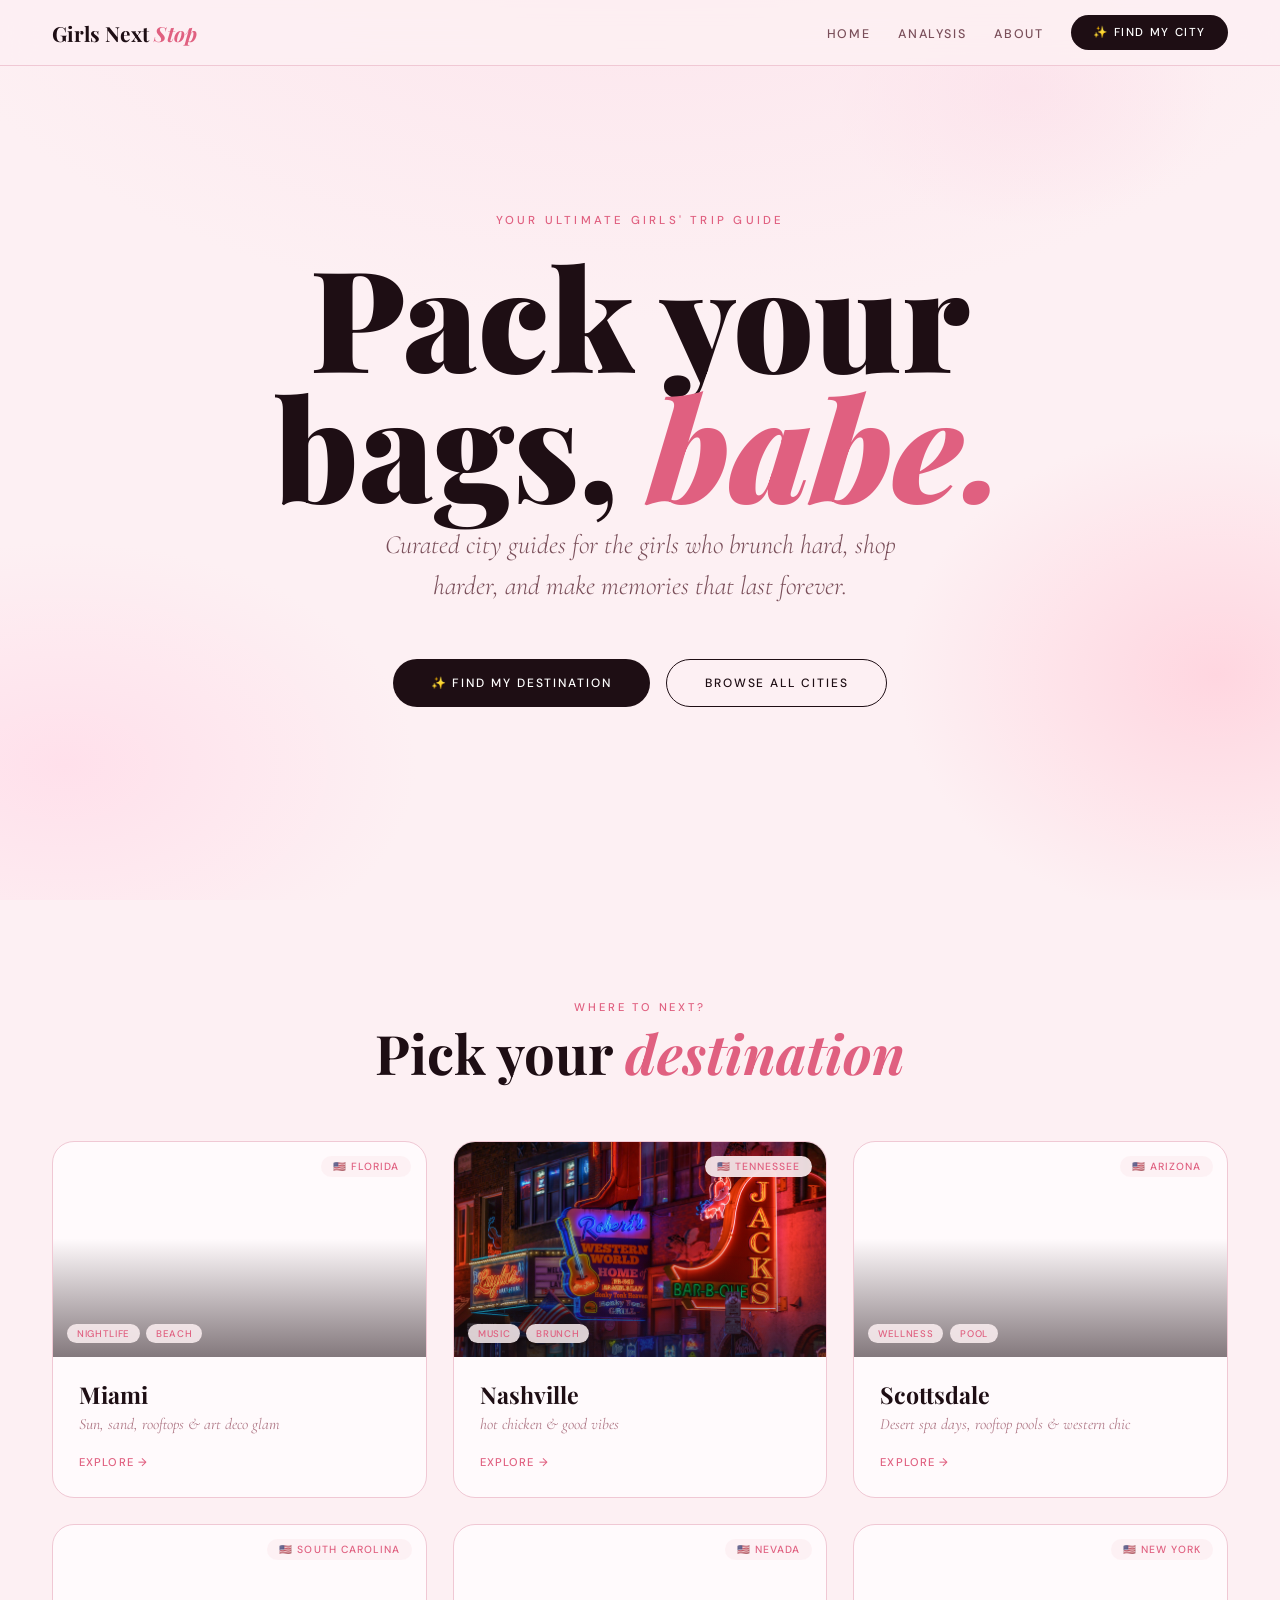
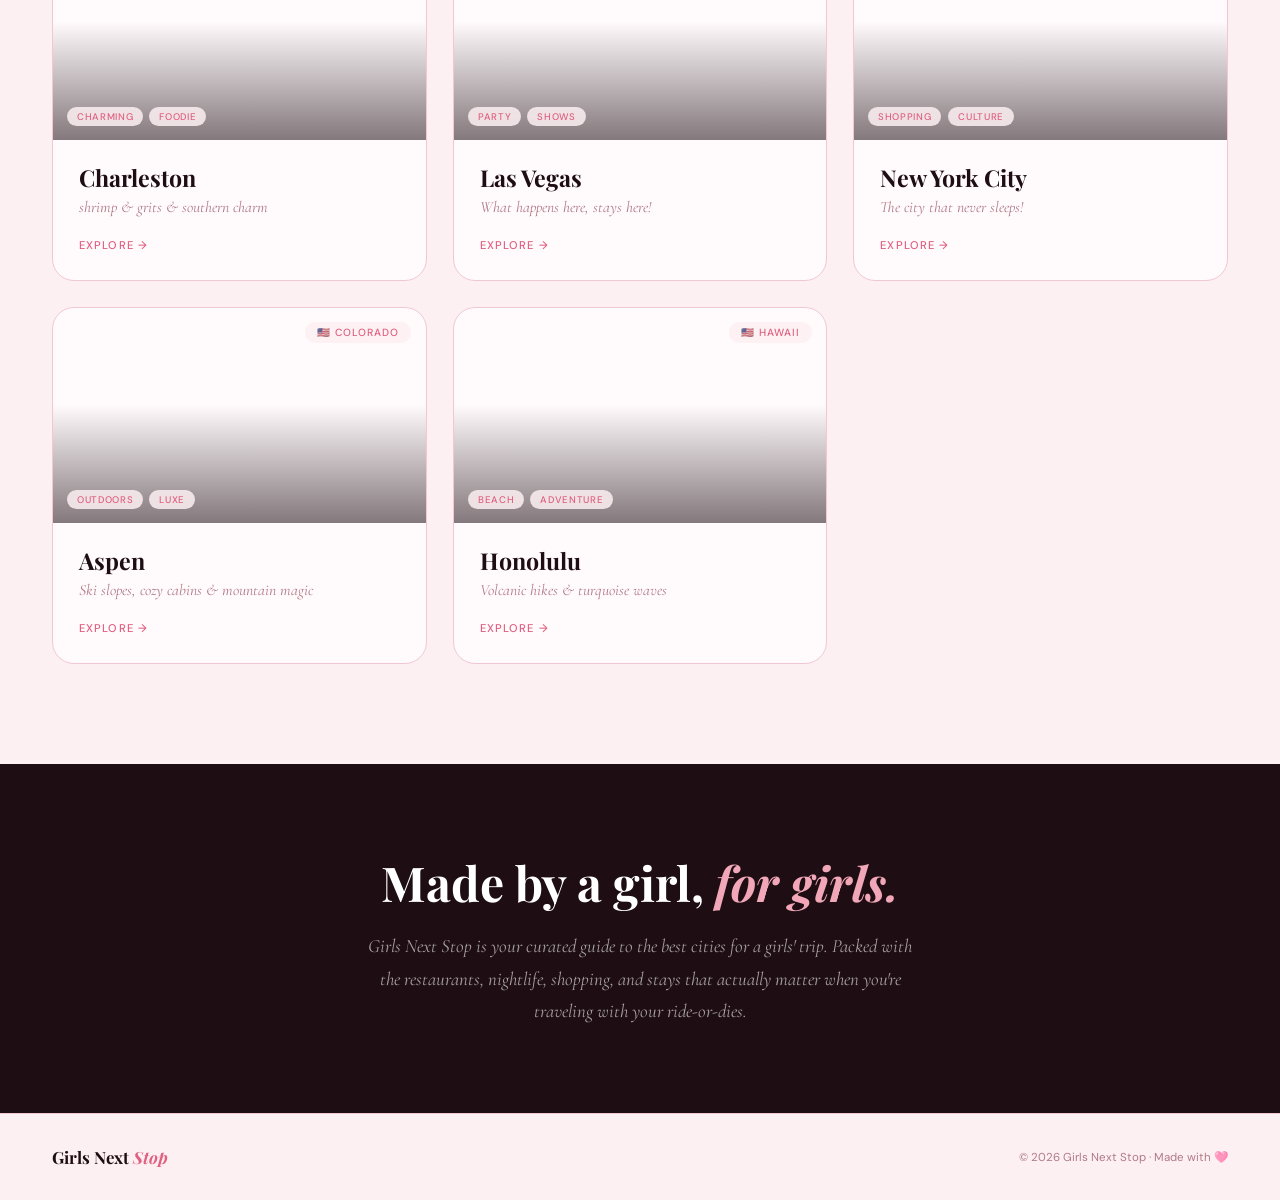
==== commit eff9f7f3: "About.html Changes to the about section" ====
--- a/index.html
+++ b/index.html
@@ -18,6 +18,7 @@
   <ul class="nav-links">
     <li><a href="index.html">Home</a></li>
     <li><a href="analysis.html">Analysis</a></li>
+    <li><a href="about.html">About</a></li>
     <li>
       <button class="nav-quiz-btn" onclick="openQuiz()">
         ✨ Find My City
